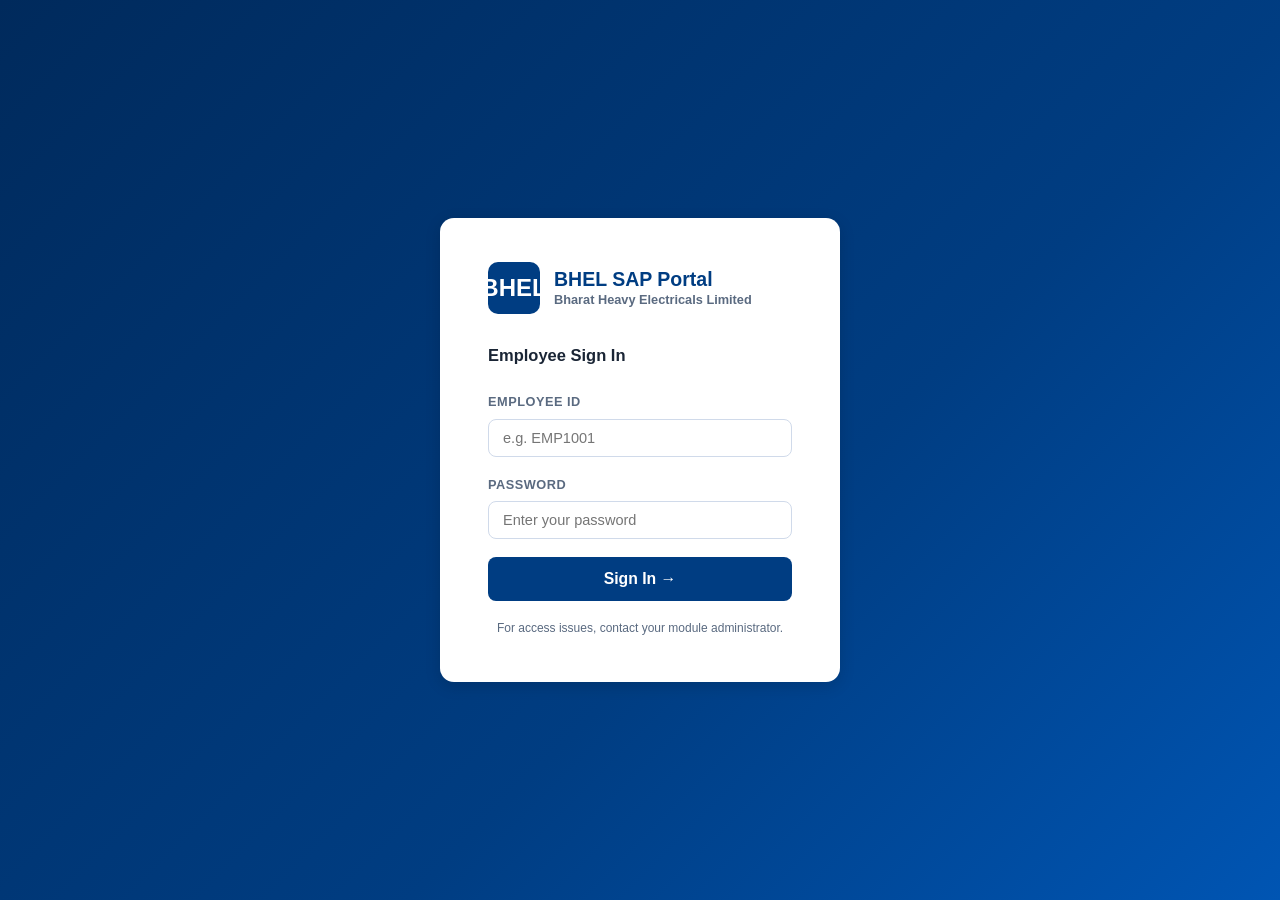
==== frontend/index.html @ 16ae117f "Refactor: Restructure frontend, integrate common layout engine, fix backend database bug, add FAQ, a" ====
<!DOCTYPE html>
<html lang="en">
<head>
  <meta charset="UTF-8">
  <meta name="viewport" content="width=device-width, initial-scale=1.0">
  <title>BHEL SAP Portal — Login</title>
  <link rel="stylesheet" href="css/style.css">
</head>
<body>
<div class="login-page">
  <div class="login-card">
    <div class="logo">
      <div class="logo-icon">BHEL</div>
      <h1>BHEL SAP Portal
        <span>Bharat Heavy Electricals Limited</span>
      </h1>
    </div>
    <h2>Employee Sign In</h2>
    <div class="form-group">
      <label for="emp">Employee ID</label>
      <input type="text" id="emp" placeholder="e.g. EMP1001" autocomplete="username">
    </div>
    <div class="form-group">
      <label for="pwd">Password</label>
      <input type="password" id="pwd" placeholder="Enter your password" autocomplete="current-password">
    </div>
    <button class="btn btn-primary btn-full btn-lg" onclick="login()">Sign In →</button>
    <p class="error-msg" id="err-msg">Invalid Employee ID or Password.</p>
    <p style="margin-top:18px;font-size:.8rem;color:var(--text-light);text-align:center;">
      For access issues, contact your module administrator.
    </p>
  </div>
</div>

<script>
const API = "http://127.0.0.1:5000";

async function login() {
  const employee_id = document.getElementById("emp").value.trim();
  const password    = document.getElementById("pwd").value;
  const errEl       = document.getElementById("err-msg");
  errEl.classList.remove("visible");

  if (!employee_id || !password) {
    errEl.textContent = "Please enter both Employee ID and Password.";
    errEl.classList.add("visible");
    return;
  }

  try {
    const res  = await fetch(`${API}/login`, {
      method: "POST",
      headers: { "Content-Type": "application/json" },
      body: JSON.stringify({ employee_id, password }),
    });
    const data = await res.json();

    if (data.status === "success") {
      sessionStorage.setItem("bhel_user", JSON.stringify(data));

      window.location.href = "pages/dashboard.html";
    } else {
      errEl.textContent = data.message || "Invalid credentials.";
      errEl.classList.add("visible");
    }
  } catch {
    errEl.textContent = "Cannot connect to server. Please try again.";
    errEl.classList.add("visible");
  }
}

// Allow Enter key
document.addEventListener("DOMContentLoaded", () => {
  document.getElementById("pwd").addEventListener("keydown", e => {
    if (e.key === "Enter") login();
  });
});
</script>
</body>
</html>
---- frontend/css/style.css ----
/* ============================================================
   BHEL SAP Portal — Global Stylesheet
   ============================================================ */

:root {
  --primary:       #003d82;   /* BHEL deep blue */
  --primary-light: #0055b3;
  --primary-dark:  #002a5c;
  --accent:        #f5a623;   /* BHEL gold */
  --accent-dark:   #d4891a;
  --danger:        #e53935;
  --success:       #2e7d32;
  --warning:       #f57c00;
  --info:          #0277bd;

  --bg:            #f0f4f9;
  --sidebar-bg:    #002a5c;
  --card-bg:       #ffffff;
  --border:        #d0daea;
  --text:          #1a2535;
  --text-light:    #5a6a80;
  --text-white:    #ffffff;

  --sidebar-w:     240px;
  --header-h:      60px;
  --radius:        8px;
  --shadow:        0 2px 8px rgba(0,0,0,.10);
  --shadow-md:     0 4px 16px rgba(0,0,0,.14);

  --font:          'Segoe UI', 'Roboto', Arial, sans-serif;
}

/* Reset */
*, *::before, *::after { box-sizing: border-box; margin: 0; padding: 0; }
html { font-size: 15px; }
body {
  font-family: var(--font);
  background: var(--bg);
  color: var(--text);
  line-height: 1.6;
}
a { color: var(--primary); text-decoration: none; }
a:hover { text-decoration: underline; }
ul { list-style: none; }
button { cursor: pointer; font-family: var(--font); }
input, select, textarea {
  font-family: var(--font);
  font-size: .95rem;
}
img { max-width: 100%; }

/* ── Login Page ─────────────────────────────────────────────── */
.login-page {
  min-height: 100vh;
  display: flex;
  align-items: center;
  justify-content: center;
  background: linear-gradient(135deg, var(--primary-dark) 0%, var(--primary) 60%, var(--primary-light) 100%);
}
.login-card {
  background: var(--card-bg);
  border-radius: 14px;
  box-shadow: var(--shadow-md);
  padding: 44px 48px;
  width: 400px;
  max-width: 95vw;
}
.login-card .logo {
  display: flex;
  align-items: center;
  gap: 14px;
  margin-bottom: 28px;
}
.login-card .logo-icon {
  width: 52px; height: 52px;
  background: var(--primary);
  border-radius: 10px;
  display: flex; align-items: center; justify-content: center;
  color: #fff; font-size: 1.6rem; font-weight: 700;
}
.login-card h1 {
  font-size: 1.3rem;
  color: var(--primary);
  line-height: 1.2;
}
.login-card h1 span { font-size: .85rem; color: var(--text-light); display: block; }
.login-card h2 { font-size: 1.1rem; color: var(--text); margin-bottom: 24px; }
.form-group { margin-bottom: 18px; }
.form-group label {
  display: block;
  font-size: .85rem;
  font-weight: 600;
  color: var(--text-light);
  margin-bottom: 6px;
  text-transform: uppercase;
  letter-spacing: .04em;
}
.form-group input, .form-group select, .form-group textarea {
  width: 100%;
  padding: 10px 14px;
  border: 1.5px solid var(--border);
  border-radius: var(--radius);
  font-size: .97rem;
  transition: border-color .2s;
  background: #fff;
  color: var(--text);
}
.form-group input:focus, .form-group select:focus, .form-group textarea:focus {
  outline: none;
  border-color: var(--primary);
}
.form-group textarea { resize: vertical; min-height: 80px; }
.btn {
  display: inline-flex; align-items: center; gap: 7px;
  padding: 10px 20px;
  border-radius: var(--radius);
  font-size: .95rem; font-weight: 600;
  border: none;
  transition: background .15s, transform .1s, box-shadow .15s;
}
.btn:active { transform: translateY(1px); }
.btn-primary {
  background: var(--primary);
  color: #fff;
}
.btn-primary:hover { background: var(--primary-light); }
.btn-accent {
  background: var(--accent);
  color: #fff;
}
.btn-accent:hover { background: var(--accent-dark); }
.btn-danger  { background: var(--danger);  color: #fff; }
.btn-danger:hover { background: #c62828; }
.btn-success { background: var(--success); color: #fff; }
.btn-success:hover { background: #1b5e20; }
.btn-outline {
  background: transparent;
  border: 1.5px solid var(--primary);
  color: var(--primary);
}
.btn-outline:hover { background: var(--primary); color: #fff; }
.btn-sm { padding: 6px 12px; font-size: .85rem; }
.btn-lg { padding: 13px 28px; font-size: 1.05rem; }
.btn-full { width: 100%; justify-content: center; }
.btn-icon { padding: 7px 10px; }
.error-msg {
  color: var(--danger);
  font-size: .88rem;
  margin-top: 10px;
  display: none;
}
.error-msg.visible { display: block; }

/* ── Dashboard Layout ───────────────────────────────────────── */
.layout {
  display: flex;
  min-height: 100vh;
}

/* Sidebar */
.sidebar {
  width: var(--sidebar-w);
  background: var(--sidebar-bg);
  display: flex;
  flex-direction: column;
  position: fixed;
  top: 0; left: 0; bottom: 0;
  z-index: 100;
  transition: transform .25s;
}
.sidebar-header {
  padding: 18px 16px 16px;
  border-bottom: 1px solid rgba(255,255,255,.1);
}
.sidebar-header .brand {
  display: flex; align-items: center; gap: 10px;
  color: #fff;
}
.sidebar-header .brand-icon {
  width: 36px; height: 36px;
  background: var(--accent);
  border-radius: 8px;
  display: flex; align-items: center; justify-content: center;
  font-weight: 700; font-size: 1rem; color: #fff;
}
.sidebar-header .brand-name {
  font-size: 1rem;
  font-weight: 700;
  line-height: 1.1;
}
.sidebar-header .brand-sub {
  font-size: .72rem;
  opacity: .65;
  display: block;
}
.sidebar-user {
  padding: 12px 16px;
  border-bottom: 1px solid rgba(255,255,255,.1);
}
.sidebar-user .user-name {
  color: #fff;
  font-size: .9rem;
  font-weight: 600;
  white-space: nowrap;
  overflow: hidden;
  text-overflow: ellipsis;
}
.sidebar-user .user-role {
  font-size: .74rem;
  color: var(--accent);
  text-transform: uppercase;
  letter-spacing: .05em;
}
.sidebar-user .user-dept {
  font-size: .74rem;
  color: rgba(255,255,255,.5);
}
.sidebar-nav { flex: 1; overflow-y: auto; padding: 10px 0; }
.sidebar-nav .nav-section {
  padding: 8px 14px 4px;
  font-size: .68rem;
  text-transform: uppercase;
  letter-spacing: .1em;
  color: rgba(255,255,255,.35);
}
.sidebar-nav .nav-item {
  display: flex; align-items: center; gap: 11px;
  padding: 10px 16px;
  color: rgba(255,255,255,.75);
  cursor: pointer;
  border-left: 3px solid transparent;
  transition: background .15s, color .15s, border-color .15s;
  font-size: .93rem;
}
.sidebar-nav .nav-item .nav-icon { font-size: 1.1rem; width: 22px; text-align: center; }
.sidebar-nav .nav-item:hover {
  background: rgba(255,255,255,.07);
  color: #fff;
}
.sidebar-nav .nav-item.active {
  background: rgba(255,255,255,.12);
  color: #fff;
  border-left-color: var(--accent);
}
.sidebar-nav .nav-item .badge {
  margin-left: auto;
  background: var(--danger);
  color: #fff;
  font-size: .7rem;
  padding: 1px 7px;
  border-radius: 10px;
  font-weight: 700;
}
.sidebar-footer {
  padding: 12px 16px;
  border-top: 1px solid rgba(255,255,255,.1);
}
.sidebar-footer .nav-item { border-radius: var(--radius); border-left: none; }

/* Main content */
.main {
  margin-left: var(--sidebar-w);
  flex: 1;
  display: flex;
  flex-direction: column;
  min-width: 0;
}
.topbar {
  height: var(--header-h);
  background: var(--card-bg);
  border-bottom: 1px solid var(--border);
  display: flex;
  align-items: center;
  padding: 0 24px;
  gap: 16px;
  position: sticky; top: 0; z-index: 50;
  box-shadow: 0 1px 4px rgba(0,0,0,.06);
}
.topbar-title {
  font-size: 1.1rem;
  font-weight: 700;
  color: var(--primary);
  flex: 1;
}
.topbar-module {
  font-size: .8rem;
  font-weight: 700;
  background: var(--primary);
  color: #fff;
  padding: 3px 10px;
  border-radius: 20px;
  letter-spacing: .04em;
}
.topbar-actions { display: flex; align-items: center; gap: 10px; }
.icon-btn {
  width: 36px; height: 36px;
  border-radius: 50%;
  border: none;
  background: var(--bg);
  display: flex; align-items: center; justify-content: center;
  font-size: 1rem;
  color: var(--text-light);
  position: relative;
  transition: background .15s;
}
.icon-btn:hover { background: var(--border); }
.icon-btn .notif-dot {
  position: absolute; top: 4px; right: 4px;
  width: 9px; height: 9px;
  background: var(--danger);
  border-radius: 50%;
  border: 2px solid #fff;
}
.content { padding: 28px 28px 40px; flex: 1; }

/* ── Cards / Sections ───────────────────────────────────────── */
.card {
  background: var(--card-bg);
  border-radius: var(--radius);
  box-shadow: var(--shadow);
  padding: 22px;
  margin-bottom: 24px;
}
.card-header {
  display: flex; align-items: center; justify-content: space-between;
  margin-bottom: 18px;
}
.card-title {
  font-size: 1rem;
  font-weight: 700;
  color: var(--primary);
}
.section-title {
  font-size: 1.1rem;
  font-weight: 700;
  color: var(--primary-dark);
  margin-bottom: 16px;
  padding-bottom: 8px;
  border-bottom: 2px solid var(--border);
}

/* ── Stat Cards ─────────────────────────────────────────────── */
.stats-grid {
  display: grid;
  grid-template-columns: repeat(auto-fit, minmax(160px, 1fr));
  gap: 16px;
  margin-bottom: 24px;
}
.stat-card {
  background: var(--card-bg);
  border-radius: var(--radius);
  padding: 18px 20px;
  box-shadow: var(--shadow);
  display: flex;
  flex-direction: column;
  gap: 4px;
  border-left: 4px solid var(--primary);
}
.stat-card.accent  { border-left-color: var(--accent); }
.stat-card.success { border-left-color: var(--success); }
.stat-card.danger  { border-left-color: var(--danger); }
.stat-card.info    { border-left-color: var(--info); }
.stat-card.warning { border-left-color: var(--warning); }
.stat-value {
  font-size: 2rem;
  font-weight: 800;
  color: var(--primary-dark);
  line-height: 1;
}
.stat-label {
  font-size: .8rem;
  color: var(--text-light);
  text-transform: uppercase;
  letter-spacing: .04em;
}
.stat-icon {
  font-size: 1.6rem;
  margin-bottom: 4px;
}

/* ── Tables ─────────────────────────────────────────────────── */
.table-wrap { overflow-x: auto; }
table {
  width: 100%;
  border-collapse: collapse;
  font-size: .9rem;
}
thead th {
  background: var(--bg);
  color: var(--text-light);
  font-size: .75rem;
  text-transform: uppercase;
  letter-spacing: .05em;
  padding: 10px 14px;
  text-align: left;
  border-bottom: 2px solid var(--border);
}
tbody td {
  padding: 12px 14px;
  border-bottom: 1px solid var(--border);
  vertical-align: middle;
}
tbody tr:last-child td { border-bottom: none; }
tbody tr:hover { background: #f5f8ff; }

/* ── Badges / Pills ─────────────────────────────────────────── */
.badge {
  display: inline-block;
  padding: 2px 9px;
  border-radius: 12px;
  font-size: .75rem;
  font-weight: 700;
  text-transform: uppercase;
  letter-spacing: .03em;
}
.badge-primary { background: #e3ecff; color: var(--primary); }
.badge-success { background: #e8f5e9; color: var(--success); }
.badge-danger  { background: #ffebee; color: var(--danger);  }
.badge-warning { background: #fff3e0; color: var(--warning); }
.badge-info    { background: #e1f5fe; color: var(--info);    }
.badge-gray    { background: #eceff1; color: #546e7a;        }

/* ── Search / Filter Bar ────────────────────────────────────── */
.filter-bar {
  display: flex;
  align-items: center;
  gap: 10px;
  margin-bottom: 20px;
  flex-wrap: wrap;
}
.search-input {
  flex: 1;
  min-width: 200px;
  padding: 9px 14px;
  border: 1.5px solid var(--border);
  border-radius: var(--radius);
  font-size: .93rem;
}
.search-input:focus { outline: none; border-color: var(--primary); }
.filter-bar select {
  padding: 9px 14px;
  border: 1.5px solid var(--border);
  border-radius: var(--radius);
  background: #fff;
  font-size: .93rem;
}
.filter-bar select:focus { outline: none; border-color: var(--primary); }

/* ── Library Cards ──────────────────────────────────────────── */
.lib-grid {
  display: grid;
  grid-template-columns: repeat(auto-fill, minmax(280px, 1fr));
  gap: 18px;
}
.lib-card {
  background: var(--card-bg);
  border-radius: var(--radius);
  box-shadow: var(--shadow);
  padding: 18px;
  border-top: 4px solid var(--primary);
  transition: box-shadow .15s;
}
.lib-card:hover { box-shadow: var(--shadow-md); }
.lib-card.type-manual   { border-top-color: var(--info); }
.lib-card.type-video    { border-top-color: var(--accent); }
.lib-card.type-txn      { border-top-color: var(--success); }
.lib-card-header {
  display: flex; align-items: flex-start; justify-content: space-between;
  gap: 10px; margin-bottom: 10px;
}
.lib-card-icon { font-size: 1.7rem; }
.lib-card-title { font-size: .97rem; font-weight: 700; color: var(--text); }
.lib-card-meta  { font-size: .78rem; color: var(--text-light); margin-top: 2px; }
.lib-card-desc  { font-size: .85rem; color: var(--text-light); margin: 8px 0; }
.lib-card-footer {
  display: flex; align-items: center; gap: 8px;
  margin-top: 12px; flex-wrap: wrap;
}
.txn-code {
  font-family: 'Courier New', monospace;
  font-weight: 700;
  font-size: 1.1rem;
  color: var(--success);
  background: #e8f5e9;
  padding: 2px 10px;
  border-radius: 6px;
  letter-spacing: .06em;
}

/* ── Query / FAQ Items ──────────────────────────────────────── */
.query-list { display: flex; flex-direction: column; gap: 14px; }
.query-item {
  background: var(--card-bg);
  border-radius: var(--radius);
  box-shadow: var(--shadow);
  padding: 16px 20px;
  border-left: 4px solid var(--primary);
  cursor: pointer;
  transition: box-shadow .15s;
}
.query-item:hover { box-shadow: var(--shadow-md); }
.query-item.status-open     { border-left-color: var(--accent); }
.query-item.status-answered { border-left-color: var(--success); }
.query-item.status-closed   { border-left-color: #90a4ae; }
.query-item-header {
  display: flex; align-items: center; gap: 10px;
  margin-bottom: 6px; flex-wrap: wrap;
}
.query-title { font-size: .97rem; font-weight: 700; flex: 1; }
.query-meta  { font-size: .78rem; color: var(--text-light); }
.query-meta span { margin-right: 10px; }
.query-body-preview {
  font-size: .87rem;
  color: var(--text-light);
  display: -webkit-box;
  display: -webkit-box;
  -webkit-box-orient: vertical;
  -webkit-line-clamp: 3;
  overflow: hidden;

/* optional standard fallback */
  line-clamp: 3;
  -webkit-box-orient: vertical;
  overflow: hidden;
}
.faq-list { display: flex; flex-direction: column; gap: 12px; }
.faq-item {
  background: var(--card-bg);
  border-radius: var(--radius);
  box-shadow: var(--shadow);
  overflow: hidden;
}
.faq-question {
  padding: 14px 18px;
  font-weight: 600;
  cursor: pointer;
  display: flex;
  align-items: center;
  justify-content: space-between;
  gap: 10px;
  user-select: none;
}
.faq-question:hover { background: #f0f4f9; }
.faq-answer {
  padding: 0 18px;
  max-height: 0;
  overflow: hidden;
  transition: max-height .3s ease, padding .3s;
  font-size: .9rem;
  color: var(--text-light);
  line-height: 1.7;
  border-top: 0px solid var(--border);
}
.faq-item.open .faq-answer {
  max-height: 400px;
  padding: 14px 18px;
  border-top: 1px solid var(--border);
}
.faq-item.open .faq-arrow { transform: rotate(180deg); }
.faq-arrow { transition: transform .25s; color: var(--text-light); }

/* ── Modal ──────────────────────────────────────────────────── */
.modal-overlay {
  position: fixed; inset: 0;
  background: rgba(0,0,0,.45);
  display: flex; align-items: center; justify-content: center;
  z-index: 1000;
  opacity: 0; pointer-events: none;
  transition: opacity .2s;
}
.modal-overlay.open { opacity: 1; pointer-events: all; }
.modal {
  background: var(--card-bg);
  border-radius: 12px;
  box-shadow: var(--shadow-md);
  padding: 28px 30px;
  width: 540px;
  max-width: 95vw;
  max-height: 90vh;
  overflow-y: auto;
  transform: translateY(-16px);
  transition: transform .2s;
}
.modal-overlay.open .modal { transform: translateY(0); }
.modal-header {
  display: flex; align-items: center; justify-content: space-between;
  margin-bottom: 22px;
}
.modal-title { font-size: 1.1rem; font-weight: 700; color: var(--primary); }
.modal-close {
  width: 32px; height: 32px;
  border-radius: 50%;
  border: none; background: var(--bg);
  display: flex; align-items: center; justify-content: center;
  font-size: 1.1rem; color: var(--text-light);
}
.modal-close:hover { background: var(--border); }
.modal-footer {
  display: flex; gap: 10px; justify-content: flex-end;
  margin-top: 20px; padding-top: 16px;
  border-top: 1px solid var(--border);
}

/* ── Comment Thread ─────────────────────────────────────────── */
.comment-thread { display: flex; flex-direction: column; gap: 12px; margin-top: 18px; }
.comment {
  background: var(--bg);
  border-radius: var(--radius);
  padding: 12px 16px;
  font-size: .9rem;
}
.comment.admin-reply {
  background: #e8f5e9;
  border-left: 4px solid var(--success);
}
.comment.pending { opacity: .7; border-left: 4px solid var(--accent); }
.comment-header {
  display: flex; align-items: center; gap: 8px;
  margin-bottom: 6px; flex-wrap: wrap;
}
.comment-author { font-weight: 700; font-size: .88rem; }
.comment-date   { font-size: .78rem; color: var(--text-light); margin-left: auto; }

/* ── Notification List ──────────────────────────────────────── */
.notif-list { display: flex; flex-direction: column; gap: 10px; }
.notif-item {
  background: var(--card-bg);
  border-radius: var(--radius);
  padding: 12px 16px;
  box-shadow: var(--shadow);
  display: flex; align-items: flex-start; gap: 12px;
  border-left: 4px solid var(--primary);
}
.notif-item.unread { border-left-color: var(--accent); background: #fffef5; }
.notif-icon { font-size: 1.3rem; flex-shrink: 0; }
.notif-title { font-weight: 700; font-size: .9rem; }
.notif-body  { font-size: .82rem; color: var(--text-light); margin-top: 2px; }
.notif-date  { font-size: .75rem; color: var(--text-light); margin-top: 4px; }

/* ── Quick Links ─────────────────────────────────────────────── */
.quick-links { display: flex; flex-wrap: wrap; gap: 10px; }
.quick-link {
  display: flex; align-items: center; gap: 8px;
  padding: 9px 16px;
  background: var(--bg);
  border-radius: 20px;
  font-size: .88rem;
  font-weight: 600;
  color: var(--primary);
  border: 1.5px solid var(--border);
  transition: background .15s, border-color .15s;
}
.quick-link:hover {
  background: var(--primary);
  color: #fff;
  border-color: var(--primary);
  text-decoration: none;
}
.quick-link .ql-code {
  font-family: monospace;
  font-weight: 700;
  background: rgba(0,61,130,.12);
  padding: 1px 6px;
  border-radius: 4px;
  font-size: .82rem;
}
.quick-link:hover .ql-code { background: rgba(255,255,255,.2); }

/* ── Profile ─────────────────────────────────────────────────── */
.profile-avatar {
  width: 80px; height: 80px;
  border-radius: 50%;
  background: var(--primary);
  display: flex; align-items: center; justify-content: center;
  font-size: 2.2rem;
  font-weight: 700;
  color: #fff;
  margin-bottom: 14px;
}
.profile-grid {
  display: grid;
  grid-template-columns: 1fr 1fr;
  gap: 16px;
}

/* ── Dashboard two-col ───────────────────────────────────────── */
.dash-grid {
  display: grid;
  grid-template-columns: 1fr 1fr;
  gap: 20px;
}
@media (max-width: 900px) {
  .dash-grid { grid-template-columns: 1fr; }
  .profile-grid { grid-template-columns: 1fr; }
}
@media (max-width: 768px) {
  .sidebar { transform: translateX(-100%); }
  .sidebar.open { transform: translateX(0); }
  .main { margin-left: 0; }
  .stats-grid { grid-template-columns: 1fr 1fr; }
  .lib-grid { grid-template-columns: 1fr; }
}

/* ── Utility ─────────────────────────────────────────────────── */
.mt-0  { margin-top:  0;   }
.mt-8  { margin-top:  8px; }
.mt-16 { margin-top: 16px; }
.mt-24 { margin-top: 24px; }
.mb-16 { margin-bottom: 16px; }
.mb-24 { margin-bottom: 24px; }
.flex  { display: flex; }
.flex-center { display: flex; align-items: center; }
.flex-between { display: flex; align-items: center; justify-content: space-between; }
.gap-8  { gap: 8px; }
.gap-12 { gap: 12px; }
.text-muted  { color: var(--text-light); }
.text-small  { font-size: .82rem; }
.text-center { text-align: center; }
.font-bold   { font-weight: 700; }
.w-full      { width: 100%; }
.spinner {
  width: 36px; height: 36px;
  border: 4px solid var(--border);
  border-top-color: var(--primary);
  border-radius: 50%;
  animation: spin .7s linear infinite;
  margin: 40px auto;
}
@keyframes spin { to { transform: rotate(360deg); } }
.empty-state {
  text-align: center;
  padding: 48px 24px;
  color: var(--text-light);
}
.empty-state .empty-icon { font-size: 3rem; margin-bottom: 12px; }
.empty-state p { font-size: .95rem; }

/* Toast */
#toast-container {
  position: fixed;
  bottom: 24px; right: 24px;
  z-index: 9999;
  display: flex; flex-direction: column; gap: 10px;
}
.toast {
  background: var(--primary-dark);
  color: #fff;
  padding: 12px 20px;
  border-radius: var(--radius);
  box-shadow: var(--shadow-md);
  font-size: .9rem;
  max-width: 320px;
  animation: slideIn .25s ease;
}
.toast.success { background: var(--success); }
.toast.error   { background: var(--danger); }
.toast.warning { background: var(--warning); }
@keyframes slideIn { from { transform: translateX(60px); opacity: 0; } to { transform: translateX(0); opacity: 1; } }

/* Tabs (inside pages) */
.tab-bar {
  display: flex; gap: 4px;
  border-bottom: 2px solid var(--border);
  margin-bottom: 20px;
  flex-wrap: wrap;
}
.tab-btn {
  padding: 8px 18px;
  font-size: .9rem; font-weight: 600;
  background: none;
  border: none;
  border-bottom: 3px solid transparent;
  margin-bottom: -2px;
  color: var(--text-light);
  transition: color .15s, border-color .15s;
}
.tab-btn.active { color: var(--primary); border-bottom-color: var(--primary); }
.tab-btn:hover { color: var(--primary); }
.tab-pane { display: none; }
.tab-pane.active { display: block; }

/* Audit log */
.audit-row td:first-child { font-family: monospace; font-size: .8rem; }
.action-pill {
  display: inline-block;
  padding: 2px 8px;
  border-radius: 4px;
  font-size: .73rem;
  font-weight: 700;
  background: #e3ecff;
  color: var(--primary);
}
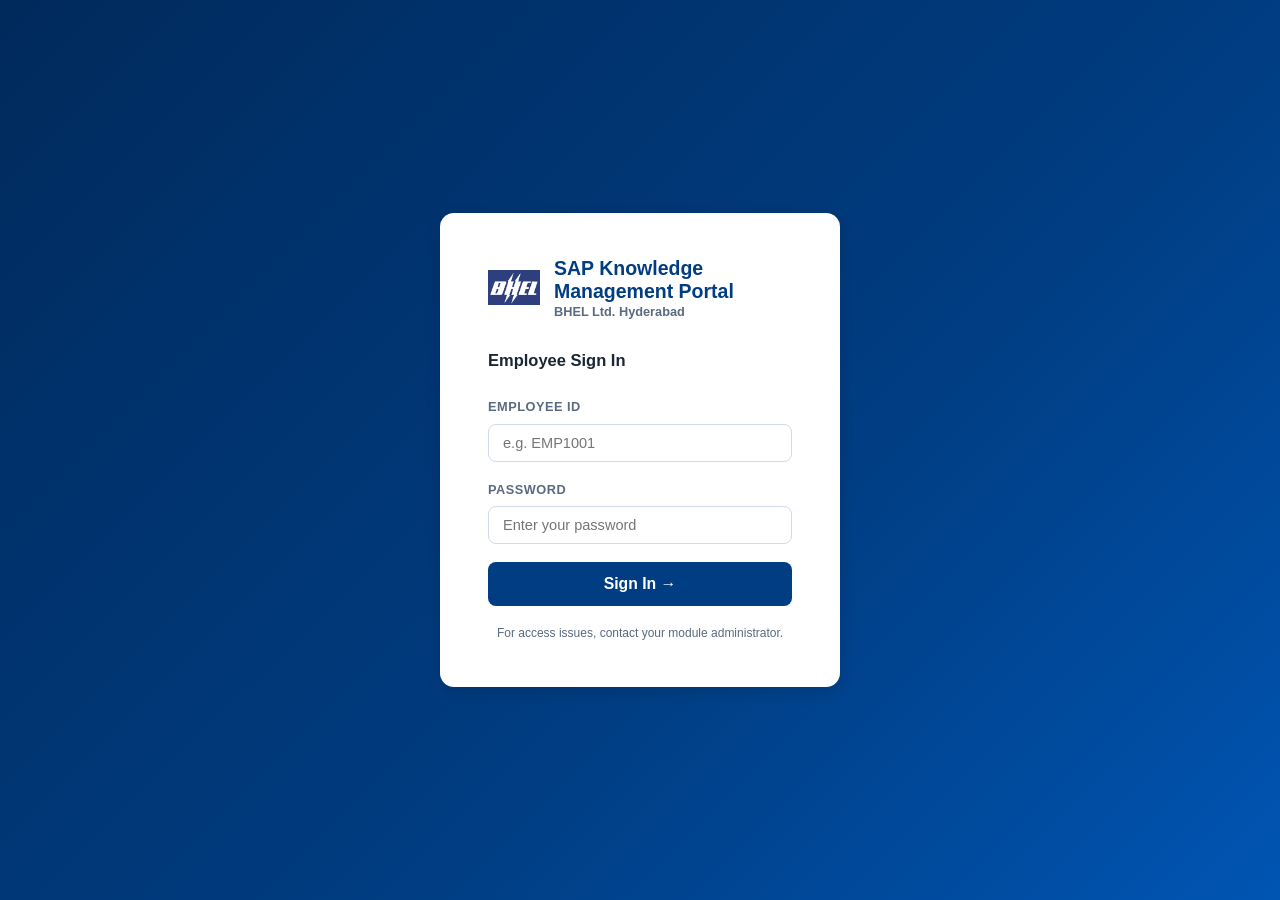
==== commit 075b00d2: "Implement supervisor enhancements: global search, collapsible dashboard FAQs, dual uploads (PDF/vide" ====
--- a/frontend/index.html
+++ b/frontend/index.html
@@ -9,10 +9,10 @@
 <body>
 <div class="login-page">
   <div class="login-card">
-    <div class="logo">
-      <div class="logo-icon">BHEL</div>
-      <h1>BHEL SAP Portal
-        <span>Bharat Heavy Electricals Limited</span>
+    <div class="logo" style="display: flex; align-items: center; gap: 14px; margin-bottom: 28px;">
+      <img src="css/images/bhel_logo_official.png" alt="BHEL Logo" style="height: 52px; width: 52px; border-radius: 6px; object-fit: contain;">
+      <h1 style="font-size: 1.3rem; color: var(--primary); line-height: 1.2;">SAP Knowledge Management Portal
+        <span style="font-size: .85rem; color: var(--text-light); display: block;">BHEL Ltd. Hyderabad</span>
       </h1>
     </div>
     <h2>Employee Sign In</h2>
--- a/frontend/css/style.css
+++ b/frontend/css/style.css
@@ -1,792 +1,815 @@
-/* ============================================================
-   BHEL SAP Portal — Global Stylesheet
-   ============================================================ */
-
-:root {
-  --primary:       #003d82;   /* BHEL deep blue */
-  --primary-light: #0055b3;
-  --primary-dark:  #002a5c;
-  --accent:        #f5a623;   /* BHEL gold */
-  --accent-dark:   #d4891a;
-  --danger:        #e53935;
-  --success:       #2e7d32;
-  --warning:       #f57c00;
-  --info:          #0277bd;
-
-  --bg:            #f0f4f9;
-  --sidebar-bg:    #002a5c;
-  --card-bg:       #ffffff;
-  --border:        #d0daea;
-  --text:          #1a2535;
-  --text-light:    #5a6a80;
-  --text-white:    #ffffff;
-
-  --sidebar-w:     240px;
-  --header-h:      60px;
-  --radius:        8px;
-  --shadow:        0 2px 8px rgba(0,0,0,.10);
-  --shadow-md:     0 4px 16px rgba(0,0,0,.14);
-
-  --font:          'Segoe UI', 'Roboto', Arial, sans-serif;
-}
-
-/* Reset */
-*, *::before, *::after { box-sizing: border-box; margin: 0; padding: 0; }
-html { font-size: 15px; }
-body {
-  font-family: var(--font);
-  background: var(--bg);
-  color: var(--text);
-  line-height: 1.6;
-}
-a { color: var(--primary); text-decoration: none; }
-a:hover { text-decoration: underline; }
-ul { list-style: none; }
-button { cursor: pointer; font-family: var(--font); }
-input, select, textarea {
-  font-family: var(--font);
-  font-size: .95rem;
-}
-img { max-width: 100%; }
-
-/* ── Login Page ─────────────────────────────────────────────── */
-.login-page {
-  min-height: 100vh;
-  display: flex;
-  align-items: center;
-  justify-content: center;
-  background: linear-gradient(135deg, var(--primary-dark) 0%, var(--primary) 60%, var(--primary-light) 100%);
-}
-.login-card {
-  background: var(--card-bg);
-  border-radius: 14px;
-  box-shadow: var(--shadow-md);
-  padding: 44px 48px;
-  width: 400px;
-  max-width: 95vw;
-}
-.login-card .logo {
-  display: flex;
-  align-items: center;
-  gap: 14px;
-  margin-bottom: 28px;
-}
-.login-card .logo-icon {
-  width: 52px; height: 52px;
-  background: var(--primary);
-  border-radius: 10px;
-  display: flex; align-items: center; justify-content: center;
-  color: #fff; font-size: 1.6rem; font-weight: 700;
-}
-.login-card h1 {
-  font-size: 1.3rem;
-  color: var(--primary);
-  line-height: 1.2;
-}
-.login-card h1 span { font-size: .85rem; color: var(--text-light); display: block; }
-.login-card h2 { font-size: 1.1rem; color: var(--text); margin-bottom: 24px; }
-.form-group { margin-bottom: 18px; }
-.form-group label {
-  display: block;
-  font-size: .85rem;
-  font-weight: 600;
-  color: var(--text-light);
-  margin-bottom: 6px;
-  text-transform: uppercase;
-  letter-spacing: .04em;
-}
-.form-group input, .form-group select, .form-group textarea {
-  width: 100%;
-  padding: 10px 14px;
-  border: 1.5px solid var(--border);
-  border-radius: var(--radius);
-  font-size: .97rem;
-  transition: border-color .2s;
-  background: #fff;
-  color: var(--text);
-}
-.form-group input:focus, .form-group select:focus, .form-group textarea:focus {
-  outline: none;
-  border-color: var(--primary);
-}
-.form-group textarea { resize: vertical; min-height: 80px; }
-.btn {
-  display: inline-flex; align-items: center; gap: 7px;
-  padding: 10px 20px;
-  border-radius: var(--radius);
-  font-size: .95rem; font-weight: 600;
-  border: none;
-  transition: background .15s, transform .1s, box-shadow .15s;
-}
-.btn:active { transform: translateY(1px); }
-.btn-primary {
-  background: var(--primary);
-  color: #fff;
-}
-.btn-primary:hover { background: var(--primary-light); }
-.btn-accent {
-  background: var(--accent);
-  color: #fff;
-}
-.btn-accent:hover { background: var(--accent-dark); }
-.btn-danger  { background: var(--danger);  color: #fff; }
-.btn-danger:hover { background: #c62828; }
-.btn-success { background: var(--success); color: #fff; }
-.btn-success:hover { background: #1b5e20; }
-.btn-outline {
-  background: transparent;
-  border: 1.5px solid var(--primary);
-  color: var(--primary);
-}
-.btn-outline:hover { background: var(--primary); color: #fff; }
-.btn-sm { padding: 6px 12px; font-size: .85rem; }
-.btn-lg { padding: 13px 28px; font-size: 1.05rem; }
-.btn-full { width: 100%; justify-content: center; }
-.btn-icon { padding: 7px 10px; }
-.error-msg {
-  color: var(--danger);
-  font-size: .88rem;
-  margin-top: 10px;
-  display: none;
-}
-.error-msg.visible { display: block; }
-
-/* ── Dashboard Layout ───────────────────────────────────────── */
-.layout {
-  display: flex;
-  min-height: 100vh;
-}
-
-/* Sidebar */
-.sidebar {
-  width: var(--sidebar-w);
-  background: var(--sidebar-bg);
-  display: flex;
-  flex-direction: column;
-  position: fixed;
-  top: 0; left: 0; bottom: 0;
-  z-index: 100;
-  transition: transform .25s;
-}
-.sidebar-header {
-  padding: 18px 16px 16px;
-  border-bottom: 1px solid rgba(255,255,255,.1);
-}
-.sidebar-header .brand {
-  display: flex; align-items: center; gap: 10px;
-  color: #fff;
-}
-.sidebar-header .brand-icon {
-  width: 36px; height: 36px;
-  background: var(--accent);
-  border-radius: 8px;
-  display: flex; align-items: center; justify-content: center;
-  font-weight: 700; font-size: 1rem; color: #fff;
-}
-.sidebar-header .brand-name {
-  font-size: 1rem;
-  font-weight: 700;
-  line-height: 1.1;
-}
-.sidebar-header .brand-sub {
-  font-size: .72rem;
-  opacity: .65;
-  display: block;
-}
-.sidebar-user {
-  padding: 12px 16px;
-  border-bottom: 1px solid rgba(255,255,255,.1);
-}
-.sidebar-user .user-name {
-  color: #fff;
-  font-size: .9rem;
-  font-weight: 600;
-  white-space: nowrap;
-  overflow: hidden;
-  text-overflow: ellipsis;
-}
-.sidebar-user .user-role {
-  font-size: .74rem;
-  color: var(--accent);
-  text-transform: uppercase;
-  letter-spacing: .05em;
-}
-.sidebar-user .user-dept {
-  font-size: .74rem;
-  color: rgba(255,255,255,.5);
-}
-.sidebar-nav { flex: 1; overflow-y: auto; padding: 10px 0; }
-.sidebar-nav .nav-section {
-  padding: 8px 14px 4px;
-  font-size: .68rem;
-  text-transform: uppercase;
-  letter-spacing: .1em;
-  color: rgba(255,255,255,.35);
-}
-.sidebar-nav .nav-item {
-  display: flex; align-items: center; gap: 11px;
-  padding: 10px 16px;
-  color: rgba(255,255,255,.75);
-  cursor: pointer;
-  border-left: 3px solid transparent;
-  transition: background .15s, color .15s, border-color .15s;
-  font-size: .93rem;
-}
-.sidebar-nav .nav-item .nav-icon { font-size: 1.1rem; width: 22px; text-align: center; }
-.sidebar-nav .nav-item:hover {
-  background: rgba(255,255,255,.07);
-  color: #fff;
-}
-.sidebar-nav .nav-item.active {
-  background: rgba(255,255,255,.12);
-  color: #fff;
-  border-left-color: var(--accent);
-}
-.sidebar-nav .nav-item .badge {
-  margin-left: auto;
-  background: var(--danger);
-  color: #fff;
-  font-size: .7rem;
-  padding: 1px 7px;
-  border-radius: 10px;
-  font-weight: 700;
-}
-.sidebar-footer {
-  padding: 12px 16px;
-  border-top: 1px solid rgba(255,255,255,.1);
-}
-.sidebar-footer .nav-item { border-radius: var(--radius); border-left: none; }
-
-/* Main content */
-.main {
-  margin-left: var(--sidebar-w);
-  flex: 1;
-  display: flex;
-  flex-direction: column;
-  min-width: 0;
-}
-.topbar {
-  height: var(--header-h);
-  background: var(--card-bg);
-  border-bottom: 1px solid var(--border);
-  display: flex;
-  align-items: center;
-  padding: 0 24px;
-  gap: 16px;
-  position: sticky; top: 0; z-index: 50;
-  box-shadow: 0 1px 4px rgba(0,0,0,.06);
-}
-.topbar-title {
-  font-size: 1.1rem;
-  font-weight: 700;
-  color: var(--primary);
-  flex: 1;
-}
-.topbar-module {
-  font-size: .8rem;
-  font-weight: 700;
-  background: var(--primary);
-  color: #fff;
-  padding: 3px 10px;
-  border-radius: 20px;
-  letter-spacing: .04em;
-}
-.topbar-actions { display: flex; align-items: center; gap: 10px; }
-.icon-btn {
-  width: 36px; height: 36px;
-  border-radius: 50%;
-  border: none;
-  background: var(--bg);
-  display: flex; align-items: center; justify-content: center;
-  font-size: 1rem;
-  color: var(--text-light);
-  position: relative;
-  transition: background .15s;
-}
-.icon-btn:hover { background: var(--border); }
-.icon-btn .notif-dot {
-  position: absolute; top: 4px; right: 4px;
-  width: 9px; height: 9px;
-  background: var(--danger);
-  border-radius: 50%;
-  border: 2px solid #fff;
-}
-.content { padding: 28px 28px 40px; flex: 1; }
-
-/* ── Cards / Sections ───────────────────────────────────────── */
-.card {
-  background: var(--card-bg);
-  border-radius: var(--radius);
-  box-shadow: var(--shadow);
-  padding: 22px;
-  margin-bottom: 24px;
-}
-.card-header {
-  display: flex; align-items: center; justify-content: space-between;
-  margin-bottom: 18px;
-}
-.card-title {
-  font-size: 1rem;
-  font-weight: 700;
-  color: var(--primary);
-}
-.section-title {
-  font-size: 1.1rem;
-  font-weight: 700;
-  color: var(--primary-dark);
-  margin-bottom: 16px;
-  padding-bottom: 8px;
-  border-bottom: 2px solid var(--border);
-}
-
-/* ── Stat Cards ─────────────────────────────────────────────── */
-.stats-grid {
-  display: grid;
-  grid-template-columns: repeat(auto-fit, minmax(160px, 1fr));
-  gap: 16px;
-  margin-bottom: 24px;
-}
-.stat-card {
-  background: var(--card-bg);
-  border-radius: var(--radius);
-  padding: 18px 20px;
-  box-shadow: var(--shadow);
-  display: flex;
-  flex-direction: column;
-  gap: 4px;
-  border-left: 4px solid var(--primary);
-}
-.stat-card.accent  { border-left-color: var(--accent); }
-.stat-card.success { border-left-color: var(--success); }
-.stat-card.danger  { border-left-color: var(--danger); }
-.stat-card.info    { border-left-color: var(--info); }
-.stat-card.warning { border-left-color: var(--warning); }
-.stat-value {
-  font-size: 2rem;
-  font-weight: 800;
-  color: var(--primary-dark);
-  line-height: 1;
-}
-.stat-label {
-  font-size: .8rem;
-  color: var(--text-light);
-  text-transform: uppercase;
-  letter-spacing: .04em;
-}
-.stat-icon {
-  font-size: 1.6rem;
-  margin-bottom: 4px;
-}
-
-/* ── Tables ─────────────────────────────────────────────────── */
-.table-wrap { overflow-x: auto; }
-table {
-  width: 100%;
-  border-collapse: collapse;
-  font-size: .9rem;
-}
-thead th {
-  background: var(--bg);
-  color: var(--text-light);
-  font-size: .75rem;
-  text-transform: uppercase;
-  letter-spacing: .05em;
-  padding: 10px 14px;
-  text-align: left;
-  border-bottom: 2px solid var(--border);
-}
-tbody td {
-  padding: 12px 14px;
-  border-bottom: 1px solid var(--border);
-  vertical-align: middle;
-}
-tbody tr:last-child td { border-bottom: none; }
-tbody tr:hover { background: #f5f8ff; }
-
-/* ── Badges / Pills ─────────────────────────────────────────── */
-.badge {
-  display: inline-block;
-  padding: 2px 9px;
-  border-radius: 12px;
-  font-size: .75rem;
-  font-weight: 700;
-  text-transform: uppercase;
-  letter-spacing: .03em;
-}
-.badge-primary { background: #e3ecff; color: var(--primary); }
-.badge-success { background: #e8f5e9; color: var(--success); }
-.badge-danger  { background: #ffebee; color: var(--danger);  }
-.badge-warning { background: #fff3e0; color: var(--warning); }
-.badge-info    { background: #e1f5fe; color: var(--info);    }
-.badge-gray    { background: #eceff1; color: #546e7a;        }
-
-/* ── Search / Filter Bar ────────────────────────────────────── */
-.filter-bar {
-  display: flex;
-  align-items: center;
-  gap: 10px;
-  margin-bottom: 20px;
-  flex-wrap: wrap;
-}
-.search-input {
-  flex: 1;
-  min-width: 200px;
-  padding: 9px 14px;
-  border: 1.5px solid var(--border);
-  border-radius: var(--radius);
-  font-size: .93rem;
-}
-.search-input:focus { outline: none; border-color: var(--primary); }
-.filter-bar select {
-  padding: 9px 14px;
-  border: 1.5px solid var(--border);
-  border-radius: var(--radius);
-  background: #fff;
-  font-size: .93rem;
-}
-.filter-bar select:focus { outline: none; border-color: var(--primary); }
-
-/* ── Library Cards ──────────────────────────────────────────── */
-.lib-grid {
-  display: grid;
-  grid-template-columns: repeat(auto-fill, minmax(280px, 1fr));
-  gap: 18px;
-}
-.lib-card {
-  background: var(--card-bg);
-  border-radius: var(--radius);
-  box-shadow: var(--shadow);
-  padding: 18px;
-  border-top: 4px solid var(--primary);
-  transition: box-shadow .15s;
-}
-.lib-card:hover { box-shadow: var(--shadow-md); }
-.lib-card.type-manual   { border-top-color: var(--info); }
-.lib-card.type-video    { border-top-color: var(--accent); }
-.lib-card.type-txn      { border-top-color: var(--success); }
-.lib-card-header {
-  display: flex; align-items: flex-start; justify-content: space-between;
-  gap: 10px; margin-bottom: 10px;
-}
-.lib-card-icon { font-size: 1.7rem; }
-.lib-card-title { font-size: .97rem; font-weight: 700; color: var(--text); }
-.lib-card-meta  { font-size: .78rem; color: var(--text-light); margin-top: 2px; }
-.lib-card-desc  { font-size: .85rem; color: var(--text-light); margin: 8px 0; }
-.lib-card-footer {
-  display: flex; align-items: center; gap: 8px;
-  margin-top: 12px; flex-wrap: wrap;
-}
-.txn-code {
-  font-family: 'Courier New', monospace;
-  font-weight: 700;
-  font-size: 1.1rem;
-  color: var(--success);
-  background: #e8f5e9;
-  padding: 2px 10px;
-  border-radius: 6px;
-  letter-spacing: .06em;
-}
-
-/* ── Query / FAQ Items ──────────────────────────────────────── */
-.query-list { display: flex; flex-direction: column; gap: 14px; }
-.query-item {
-  background: var(--card-bg);
-  border-radius: var(--radius);
-  box-shadow: var(--shadow);
-  padding: 16px 20px;
-  border-left: 4px solid var(--primary);
-  cursor: pointer;
-  transition: box-shadow .15s;
-}
-.query-item:hover { box-shadow: var(--shadow-md); }
-.query-item.status-open     { border-left-color: var(--accent); }
-.query-item.status-answered { border-left-color: var(--success); }
-.query-item.status-closed   { border-left-color: #90a4ae; }
-.query-item-header {
-  display: flex; align-items: center; gap: 10px;
-  margin-bottom: 6px; flex-wrap: wrap;
-}
-.query-title { font-size: .97rem; font-weight: 700; flex: 1; }
-.query-meta  { font-size: .78rem; color: var(--text-light); }
-.query-meta span { margin-right: 10px; }
-.query-body-preview {
-  font-size: .87rem;
-  color: var(--text-light);
-  display: -webkit-box;
-  display: -webkit-box;
-  -webkit-box-orient: vertical;
-  -webkit-line-clamp: 3;
-  overflow: hidden;
-
-/* optional standard fallback */
-  line-clamp: 3;
-  -webkit-box-orient: vertical;
-  overflow: hidden;
-}
-.faq-list { display: flex; flex-direction: column; gap: 12px; }
-.faq-item {
-  background: var(--card-bg);
-  border-radius: var(--radius);
-  box-shadow: var(--shadow);
-  overflow: hidden;
-}
-.faq-question {
-  padding: 14px 18px;
-  font-weight: 600;
-  cursor: pointer;
-  display: flex;
-  align-items: center;
-  justify-content: space-between;
-  gap: 10px;
-  user-select: none;
-}
-.faq-question:hover { background: #f0f4f9; }
-.faq-answer {
-  padding: 0 18px;
-  max-height: 0;
-  overflow: hidden;
-  transition: max-height .3s ease, padding .3s;
-  font-size: .9rem;
-  color: var(--text-light);
-  line-height: 1.7;
-  border-top: 0px solid var(--border);
-}
-.faq-item.open .faq-answer {
-  max-height: 400px;
-  padding: 14px 18px;
-  border-top: 1px solid var(--border);
-}
-.faq-item.open .faq-arrow { transform: rotate(180deg); }
-.faq-arrow { transition: transform .25s; color: var(--text-light); }
-
-/* ── Modal ──────────────────────────────────────────────────── */
-.modal-overlay {
-  position: fixed; inset: 0;
-  background: rgba(0,0,0,.45);
-  display: flex; align-items: center; justify-content: center;
-  z-index: 1000;
-  opacity: 0; pointer-events: none;
-  transition: opacity .2s;
-}
-.modal-overlay.open { opacity: 1; pointer-events: all; }
-.modal {
-  background: var(--card-bg);
-  border-radius: 12px;
-  box-shadow: var(--shadow-md);
-  padding: 28px 30px;
-  width: 540px;
-  max-width: 95vw;
-  max-height: 90vh;
-  overflow-y: auto;
-  transform: translateY(-16px);
-  transition: transform .2s;
-}
-.modal-overlay.open .modal { transform: translateY(0); }
-.modal-header {
-  display: flex; align-items: center; justify-content: space-between;
-  margin-bottom: 22px;
-}
-.modal-title { font-size: 1.1rem; font-weight: 700; color: var(--primary); }
-.modal-close {
-  width: 32px; height: 32px;
-  border-radius: 50%;
-  border: none; background: var(--bg);
-  display: flex; align-items: center; justify-content: center;
-  font-size: 1.1rem; color: var(--text-light);
-}
-.modal-close:hover { background: var(--border); }
-.modal-footer {
-  display: flex; gap: 10px; justify-content: flex-end;
-  margin-top: 20px; padding-top: 16px;
-  border-top: 1px solid var(--border);
-}
-
-/* ── Comment Thread ─────────────────────────────────────────── */
-.comment-thread { display: flex; flex-direction: column; gap: 12px; margin-top: 18px; }
-.comment {
-  background: var(--bg);
-  border-radius: var(--radius);
-  padding: 12px 16px;
-  font-size: .9rem;
-}
-.comment.admin-reply {
-  background: #e8f5e9;
-  border-left: 4px solid var(--success);
-}
-.comment.pending { opacity: .7; border-left: 4px solid var(--accent); }
-.comment-header {
-  display: flex; align-items: center; gap: 8px;
-  margin-bottom: 6px; flex-wrap: wrap;
-}
-.comment-author { font-weight: 700; font-size: .88rem; }
-.comment-date   { font-size: .78rem; color: var(--text-light); margin-left: auto; }
-
-/* ── Notification List ──────────────────────────────────────── */
-.notif-list { display: flex; flex-direction: column; gap: 10px; }
-.notif-item {
-  background: var(--card-bg);
-  border-radius: var(--radius);
-  padding: 12px 16px;
-  box-shadow: var(--shadow);
-  display: flex; align-items: flex-start; gap: 12px;
-  border-left: 4px solid var(--primary);
-}
-.notif-item.unread { border-left-color: var(--accent); background: #fffef5; }
-.notif-icon { font-size: 1.3rem; flex-shrink: 0; }
-.notif-title { font-weight: 700; font-size: .9rem; }
-.notif-body  { font-size: .82rem; color: var(--text-light); margin-top: 2px; }
-.notif-date  { font-size: .75rem; color: var(--text-light); margin-top: 4px; }
-
-/* ── Quick Links ─────────────────────────────────────────────── */
-.quick-links { display: flex; flex-wrap: wrap; gap: 10px; }
-.quick-link {
-  display: flex; align-items: center; gap: 8px;
-  padding: 9px 16px;
-  background: var(--bg);
-  border-radius: 20px;
-  font-size: .88rem;
-  font-weight: 600;
-  color: var(--primary);
-  border: 1.5px solid var(--border);
-  transition: background .15s, border-color .15s;
-}
-.quick-link:hover {
-  background: var(--primary);
-  color: #fff;
-  border-color: var(--primary);
-  text-decoration: none;
-}
-.quick-link .ql-code {
-  font-family: monospace;
-  font-weight: 700;
-  background: rgba(0,61,130,.12);
-  padding: 1px 6px;
-  border-radius: 4px;
-  font-size: .82rem;
-}
-.quick-link:hover .ql-code { background: rgba(255,255,255,.2); }
-
-/* ── Profile ─────────────────────────────────────────────────── */
-.profile-avatar {
-  width: 80px; height: 80px;
-  border-radius: 50%;
-  background: var(--primary);
-  display: flex; align-items: center; justify-content: center;
-  font-size: 2.2rem;
-  font-weight: 700;
-  color: #fff;
-  margin-bottom: 14px;
-}
-.profile-grid {
-  display: grid;
-  grid-template-columns: 1fr 1fr;
-  gap: 16px;
-}
-
-/* ── Dashboard two-col ───────────────────────────────────────── */
-.dash-grid {
-  display: grid;
-  grid-template-columns: 1fr 1fr;
-  gap: 20px;
-}
-@media (max-width: 900px) {
-  .dash-grid { grid-template-columns: 1fr; }
-  .profile-grid { grid-template-columns: 1fr; }
-}
-@media (max-width: 768px) {
-  .sidebar { transform: translateX(-100%); }
-  .sidebar.open { transform: translateX(0); }
-  .main { margin-left: 0; }
-  .stats-grid { grid-template-columns: 1fr 1fr; }
-  .lib-grid { grid-template-columns: 1fr; }
-}
-
-/* ── Utility ─────────────────────────────────────────────────── */
-.mt-0  { margin-top:  0;   }
-.mt-8  { margin-top:  8px; }
-.mt-16 { margin-top: 16px; }
-.mt-24 { margin-top: 24px; }
-.mb-16 { margin-bottom: 16px; }
-.mb-24 { margin-bottom: 24px; }
-.flex  { display: flex; }
-.flex-center { display: flex; align-items: center; }
-.flex-between { display: flex; align-items: center; justify-content: space-between; }
-.gap-8  { gap: 8px; }
-.gap-12 { gap: 12px; }
-.text-muted  { color: var(--text-light); }
-.text-small  { font-size: .82rem; }
-.text-center { text-align: center; }
-.font-bold   { font-weight: 700; }
-.w-full      { width: 100%; }
-.spinner {
-  width: 36px; height: 36px;
-  border: 4px solid var(--border);
-  border-top-color: var(--primary);
-  border-radius: 50%;
-  animation: spin .7s linear infinite;
-  margin: 40px auto;
-}
-@keyframes spin { to { transform: rotate(360deg); } }
-.empty-state {
-  text-align: center;
-  padding: 48px 24px;
-  color: var(--text-light);
-}
-.empty-state .empty-icon { font-size: 3rem; margin-bottom: 12px; }
-.empty-state p { font-size: .95rem; }
-
-/* Toast */
-#toast-container {
-  position: fixed;
-  bottom: 24px; right: 24px;
-  z-index: 9999;
-  display: flex; flex-direction: column; gap: 10px;
-}
-.toast {
-  background: var(--primary-dark);
-  color: #fff;
-  padding: 12px 20px;
-  border-radius: var(--radius);
-  box-shadow: var(--shadow-md);
-  font-size: .9rem;
-  max-width: 320px;
-  animation: slideIn .25s ease;
-}
-.toast.success { background: var(--success); }
-.toast.error   { background: var(--danger); }
-.toast.warning { background: var(--warning); }
-@keyframes slideIn { from { transform: translateX(60px); opacity: 0; } to { transform: translateX(0); opacity: 1; } }
-
-/* Tabs (inside pages) */
-.tab-bar {
-  display: flex; gap: 4px;
-  border-bottom: 2px solid var(--border);
-  margin-bottom: 20px;
-  flex-wrap: wrap;
-}
-.tab-btn {
-  padding: 8px 18px;
-  font-size: .9rem; font-weight: 600;
-  background: none;
-  border: none;
-  border-bottom: 3px solid transparent;
-  margin-bottom: -2px;
-  color: var(--text-light);
-  transition: color .15s, border-color .15s;
-}
-.tab-btn.active { color: var(--primary); border-bottom-color: var(--primary); }
-.tab-btn:hover { color: var(--primary); }
-.tab-pane { display: none; }
-.tab-pane.active { display: block; }
-
-/* Audit log */
-.audit-row td:first-child { font-family: monospace; font-size: .8rem; }
-.action-pill {
-  display: inline-block;
-  padding: 2px 8px;
-  border-radius: 4px;
-  font-size: .73rem;
-  font-weight: 700;
-  background: #e3ecff;
-  color: var(--primary);
-}+/* ============================================================
+   BHEL SAP Portal — Global Stylesheet
+   ============================================================ */
+
+:root {
+  --primary:       #003d82;   /* BHEL deep blue */
+  --primary-light: #0055b3;
+  --primary-dark:  #002a5c;
+  --accent:        #f5a623;   /* BHEL gold */
+  --accent-dark:   #d4891a;
+  --danger:        #e53935;
+  --success:       #2e7d32;
+  --warning:       #f57c00;
+  --info:          #0277bd;
+
+  --bg:            #f0f4f9;
+  --sidebar-bg:    #002a5c;
+  --card-bg:       #ffffff;
+  --border:        #d0daea;
+  --text:          #1a2535;
+  --text-light:    #5a6a80;
+  --text-white:    #ffffff;
+
+  --sidebar-w:     240px;
+  --header-h:      60px;
+  --radius:        8px;
+  --shadow:        0 2px 8px rgba(0,0,0,.10);
+  --shadow-md:     0 4px 16px rgba(0,0,0,.14);
+
+  --font:          'Segoe UI', 'Roboto', Arial, sans-serif;
+}
+
+/* Reset */
+*, *::before, *::after { box-sizing: border-box; margin: 0; padding: 0; }
+html { font-size: 15px; }
+body {
+  font-family: var(--font);
+  background: var(--bg);
+  color: var(--text);
+  line-height: 1.6;
+}
+a { color: var(--primary); text-decoration: none; }
+a:hover { text-decoration: underline; }
+ul { list-style: none; }
+button { cursor: pointer; font-family: var(--font); }
+input, select, textarea {
+  font-family: var(--font);
+  font-size: .95rem;
+}
+img { max-width: 100%; }
+
+/* ── Login Page ─────────────────────────────────────────────── */
+.login-page {
+  min-height: 100vh;
+  display: flex;
+  align-items: center;
+  justify-content: center;
+  background: linear-gradient(135deg, var(--primary-dark) 0%, var(--primary) 60%, var(--primary-light) 100%);
+}
+.login-card {
+  background: var(--card-bg);
+  border-radius: 14px;
+  box-shadow: var(--shadow-md);
+  padding: 44px 48px;
+  width: 400px;
+  max-width: 95vw;
+}
+.login-card .logo {
+  display: flex;
+  align-items: center;
+  gap: 14px;
+  margin-bottom: 28px;
+}
+.login-card .logo-icon {
+  width: 52px; height: 52px;
+  background: var(--primary);
+  border-radius: 10px;
+  display: flex; align-items: center; justify-content: center;
+  color: #fff; font-size: 1.6rem; font-weight: 700;
+}
+.login-card h1 {
+  font-size: 1.3rem;
+  color: var(--primary);
+  line-height: 1.2;
+}
+.login-card h1 span { font-size: .85rem; color: var(--text-light); display: block; }
+.login-card h2 { font-size: 1.1rem; color: var(--text); margin-bottom: 24px; }
+.form-group { margin-bottom: 18px; }
+.form-group label {
+  display: block;
+  font-size: .85rem;
+  font-weight: 600;
+  color: var(--text-light);
+  margin-bottom: 6px;
+  text-transform: uppercase;
+  letter-spacing: .04em;
+}
+.form-group input, .form-group select, .form-group textarea {
+  width: 100%;
+  padding: 10px 14px;
+  border: 1.5px solid var(--border);
+  border-radius: var(--radius);
+  font-size: .97rem;
+  transition: border-color .2s;
+  background: #fff;
+  color: var(--text);
+}
+.form-group input:focus, .form-group select:focus, .form-group textarea:focus {
+  outline: none;
+  border-color: var(--primary);
+}
+.form-group textarea { resize: vertical; min-height: 80px; }
+.btn {
+  display: inline-flex; align-items: center; gap: 7px;
+  padding: 10px 20px;
+  border-radius: var(--radius);
+  font-size: .95rem; font-weight: 600;
+  border: none;
+  transition: background .15s, transform .1s, box-shadow .15s;
+}
+.btn:active { transform: translateY(1px); }
+.btn-primary {
+  background: var(--primary);
+  color: #fff;
+}
+.btn-primary:hover { background: var(--primary-light); }
+.btn-accent {
+  background: var(--accent);
+  color: #fff;
+}
+.btn-accent:hover { background: var(--accent-dark); }
+.btn-danger  { background: var(--danger);  color: #fff; }
+.btn-danger:hover { background: #c62828; }
+.btn-success { background: var(--success); color: #fff; }
+.btn-success:hover { background: #1b5e20; }
+.btn-outline {
+  background: transparent;
+  border: 1.5px solid var(--primary);
+  color: var(--primary);
+}
+.btn-outline:hover { background: var(--primary); color: #fff; }
+.btn-sm { padding: 6px 12px; font-size: .85rem; }
+.btn-lg { padding: 13px 28px; font-size: 1.05rem; }
+.btn-full { width: 100%; justify-content: center; }
+.btn-icon { padding: 7px 10px; }
+.error-msg {
+  color: var(--danger);
+  font-size: .88rem;
+  margin-top: 10px;
+  display: none;
+}
+.error-msg.visible { display: block; }
+
+/* ── Dashboard Layout ───────────────────────────────────────── */
+.layout {
+  display: flex;
+  min-height: 100vh;
+}
+
+/* Sidebar */
+.sidebar {
+  width: var(--sidebar-w);
+  background: var(--sidebar-bg);
+  display: flex;
+  flex-direction: column;
+  position: fixed;
+  top: 0; left: 0; bottom: 0;
+  z-index: 100;
+  transition: transform .25s;
+}
+.sidebar-header {
+  padding: 18px 16px 16px;
+  border-bottom: 1px solid rgba(255,255,255,.1);
+}
+.sidebar-header .brand {
+  display: flex; align-items: center; gap: 10px;
+  color: #fff;
+}
+.sidebar-header .brand-icon {
+  width: 36px; height: 36px;
+  background: var(--accent);
+  border-radius: 8px;
+  display: flex; align-items: center; justify-content: center;
+  font-weight: 700; font-size: 1rem; color: #fff;
+}
+.sidebar-header .brand-name {
+  font-size: 1rem;
+  font-weight: 700;
+  line-height: 1.1;
+}
+.sidebar-header .brand-sub {
+  font-size: .72rem;
+  opacity: .65;
+  display: block;
+}
+.sidebar-user {
+  padding: 12px 16px;
+  border-bottom: 1px solid rgba(255,255,255,.1);
+}
+.sidebar-user .user-name {
+  color: #fff;
+  font-size: .9rem;
+  font-weight: 600;
+  white-space: nowrap;
+  overflow: hidden;
+  text-overflow: ellipsis;
+}
+.sidebar-user .user-role {
+  font-size: .74rem;
+  color: var(--accent);
+  text-transform: uppercase;
+  letter-spacing: .05em;
+}
+.sidebar-user .user-dept {
+  font-size: .74rem;
+  color: rgba(255,255,255,.5);
+}
+.sidebar-nav { flex: 1; overflow-y: auto; padding: 10px 0; }
+.sidebar-nav .nav-section {
+  padding: 8px 14px 4px;
+  font-size: .68rem;
+  text-transform: uppercase;
+  letter-spacing: .1em;
+  color: rgba(255,255,255,.35);
+}
+.sidebar-nav .nav-item {
+  display: flex; align-items: center; gap: 11px;
+  padding: 10px 16px;
+  color: rgba(255,255,255,.75);
+  cursor: pointer;
+  border-left: 3px solid transparent;
+  transition: background .15s, color .15s, border-color .15s;
+  font-size: .93rem;
+}
+.sidebar-nav .nav-item .nav-icon { font-size: 1.1rem; width: 22px; text-align: center; }
+.sidebar-nav .nav-item:hover {
+  background: rgba(255,255,255,.07);
+  color: #fff;
+}
+.sidebar-nav .nav-item.active {
+  background: rgba(255,255,255,.12);
+  color: #fff;
+  border-left-color: var(--accent);
+}
+.sidebar-nav .nav-item .badge {
+  margin-left: auto;
+  background: var(--danger);
+  color: #fff;
+  font-size: .7rem;
+  padding: 1px 7px;
+  border-radius: 10px;
+  font-weight: 700;
+}
+.sidebar-footer {
+  padding: 12px 16px;
+  border-top: 1px solid rgba(255,255,255,.1);
+}
+.sidebar-footer .nav-item { border-radius: var(--radius); border-left: none; }
+
+/* Main content */
+.main {
+  margin-left: var(--sidebar-w);
+  flex: 1;
+  display: flex;
+  flex-direction: column;
+  min-width: 0;
+}
+.topbar {
+  height: var(--header-h);
+  background: var(--card-bg);
+  border-bottom: 1px solid var(--border);
+  display: flex;
+  align-items: center;
+  padding: 0 24px;
+  gap: 16px;
+  position: sticky; top: 0; z-index: 50;
+  box-shadow: 0 1px 4px rgba(0,0,0,.06);
+}
+.topbar-title {
+  font-size: 1.1rem;
+  font-weight: 700;
+  color: var(--primary);
+  flex: 1;
+}
+.topbar-module {
+  font-size: .8rem;
+  font-weight: 700;
+  background: var(--primary);
+  color: #fff;
+  padding: 3px 10px;
+  border-radius: 20px;
+  letter-spacing: .04em;
+}
+.topbar-actions { display: flex; align-items: center; gap: 10px; }
+.icon-btn {
+  width: 36px; height: 36px;
+  border-radius: 50%;
+  border: none;
+  background: var(--bg);
+  display: flex; align-items: center; justify-content: center;
+  font-size: 1rem;
+  color: var(--text-light);
+  position: relative;
+  transition: background .15s;
+}
+.icon-btn:hover { background: var(--border); }
+.icon-btn .notif-dot {
+  position: absolute; top: 4px; right: 4px;
+  width: 9px; height: 9px;
+  background: var(--danger);
+  border-radius: 50%;
+  border: 2px solid #fff;
+}
+.content { padding: 28px 28px 40px; flex: 1; }
+
+/* ── Cards / Sections ───────────────────────────────────────── */
+.card {
+  background: var(--card-bg);
+  border-radius: var(--radius);
+  box-shadow: var(--shadow);
+  padding: 22px;
+  margin-bottom: 24px;
+}
+.card-header {
+  display: flex; align-items: center; justify-content: space-between;
+  margin-bottom: 18px;
+}
+.card-title {
+  font-size: 1rem;
+  font-weight: 700;
+  color: var(--primary);
+}
+.section-title {
+  font-size: 1.1rem;
+  font-weight: 700;
+  color: var(--primary-dark);
+  margin-bottom: 16px;
+  padding-bottom: 8px;
+  border-bottom: 2px solid var(--border);
+}
+
+/* ── Stat Cards ─────────────────────────────────────────────── */
+.stats-grid {
+  display: grid;
+  grid-template-columns: repeat(auto-fit, minmax(160px, 1fr));
+  gap: 16px;
+  margin-bottom: 24px;
+}
+.stat-card {
+  background: var(--card-bg);
+  border-radius: var(--radius);
+  padding: 18px 20px;
+  box-shadow: var(--shadow);
+  display: flex;
+  flex-direction: column;
+  gap: 4px;
+  border-left: 4px solid var(--primary);
+}
+.stat-card.accent  { border-left-color: var(--accent); }
+.stat-card.success { border-left-color: var(--success); }
+.stat-card.danger  { border-left-color: var(--danger); }
+.stat-card.info    { border-left-color: var(--info); }
+.stat-card.warning { border-left-color: var(--warning); }
+.stat-value {
+  font-size: 2rem;
+  font-weight: 800;
+  color: var(--primary-dark);
+  line-height: 1;
+}
+.stat-label {
+  font-size: .8rem;
+  color: var(--text-light);
+  text-transform: uppercase;
+  letter-spacing: .04em;
+}
+.stat-icon {
+  font-size: 1.6rem;
+  margin-bottom: 4px;
+}
+
+/* ── Tables ─────────────────────────────────────────────────── */
+.table-wrap { overflow-x: auto; }
+table {
+  width: 100%;
+  border-collapse: collapse;
+  font-size: .9rem;
+}
+thead th {
+  background: var(--bg);
+  color: var(--text-light);
+  font-size: .75rem;
+  text-transform: uppercase;
+  letter-spacing: .05em;
+  padding: 10px 14px;
+  text-align: left;
+  border-bottom: 2px solid var(--border);
+}
+tbody td {
+  padding: 12px 14px;
+  border-bottom: 1px solid var(--border);
+  vertical-align: middle;
+}
+tbody tr:last-child td { border-bottom: none; }
+tbody tr:hover { background: #f5f8ff; }
+
+/* ── Badges / Pills ─────────────────────────────────────────── */
+.badge {
+  display: inline-block;
+  padding: 2px 9px;
+  border-radius: 12px;
+  font-size: .75rem;
+  font-weight: 700;
+  text-transform: uppercase;
+  letter-spacing: .03em;
+}
+.badge-primary { background: #e3ecff; color: var(--primary); }
+.badge-success { background: #e8f5e9; color: var(--success); }
+.badge-danger  { background: #ffebee; color: var(--danger);  }
+.badge-warning { background: #fff3e0; color: var(--warning); }
+.badge-info    { background: #e1f5fe; color: var(--info);    }
+.badge-gray    { background: #eceff1; color: #546e7a;        }
+
+/* ── Search / Filter Bar ────────────────────────────────────── */
+.filter-bar {
+  display: flex;
+  align-items: center;
+  gap: 10px;
+  margin-bottom: 20px;
+  flex-wrap: wrap;
+}
+.search-input {
+  flex: 1;
+  min-width: 200px;
+  padding: 9px 14px;
+  border: 1.5px solid var(--border);
+  border-radius: var(--radius);
+  font-size: .93rem;
+}
+.search-input:focus { outline: none; border-color: var(--primary); }
+.filter-bar select {
+  padding: 9px 14px;
+  border: 1.5px solid var(--border);
+  border-radius: var(--radius);
+  background: #fff;
+  font-size: .93rem;
+}
+.filter-bar select:focus { outline: none; border-color: var(--primary); }
+
+/* ── Library Cards ──────────────────────────────────────────── */
+.lib-grid {
+  display: grid;
+  grid-template-columns: repeat(auto-fill, minmax(280px, 1fr));
+  gap: 18px;
+}
+.lib-card {
+  background: var(--card-bg);
+  border-radius: var(--radius);
+  box-shadow: var(--shadow);
+  padding: 18px;
+  border-top: 4px solid var(--primary);
+  transition: box-shadow .15s;
+}
+.lib-card:hover { box-shadow: var(--shadow-md); }
+.lib-card.type-manual   { border-top-color: var(--info); }
+.lib-card.type-video    { border-top-color: var(--accent); }
+.lib-card.type-txn      { border-top-color: var(--success); }
+.lib-card-header {
+  display: flex; align-items: flex-start; justify-content: space-between;
+  gap: 10px; margin-bottom: 10px;
+}
+.lib-card-icon { font-size: 1.7rem; }
+.lib-card-title { font-size: .97rem; font-weight: 700; color: var(--text); }
+.lib-card-meta  { font-size: .78rem; color: var(--text-light); margin-top: 2px; }
+.lib-card-desc  { font-size: .85rem; color: var(--text-light); margin: 8px 0; }
+.lib-card-footer {
+  display: flex; align-items: center; gap: 8px;
+  margin-top: 12px; flex-wrap: wrap;
+}
+.txn-code {
+  font-family: 'Courier New', monospace;
+  font-weight: 700;
+  font-size: 1.1rem;
+  color: var(--success);
+  background: #e8f5e9;
+  padding: 2px 10px;
+  border-radius: 6px;
+  letter-spacing: .06em;
+}
+
+/* ── Query / FAQ Items ──────────────────────────────────────── */
+.query-list { display: flex; flex-direction: column; gap: 14px; }
+.query-item {
+  background: var(--card-bg);
+  border-radius: var(--radius);
+  box-shadow: var(--shadow);
+  padding: 16px 20px;
+  border-left: 4px solid var(--primary);
+  cursor: pointer;
+  transition: box-shadow .15s;
+}
+.query-item:hover { box-shadow: var(--shadow-md); }
+.query-item.status-open     { border-left-color: var(--accent); }
+.query-item.status-answered { border-left-color: var(--success); }
+.query-item.status-closed   { border-left-color: #90a4ae; }
+.query-item-header {
+  display: flex; align-items: center; gap: 10px;
+  margin-bottom: 6px; flex-wrap: wrap;
+}
+.query-title { font-size: .97rem; font-weight: 700; flex: 1; }
+.query-meta  { font-size: .78rem; color: var(--text-light); }
+.query-meta span { margin-right: 10px; }
+.query-body-preview {
+  font-size: .87rem;
+  color: var(--text-light);
+  display: -webkit-box;
+  display: -webkit-box;
+  -webkit-box-orient: vertical;
+  -webkit-line-clamp: 3;
+  overflow: hidden;
+
+/* optional standard fallback */
+  line-clamp: 3;
+  -webkit-box-orient: vertical;
+  overflow: hidden;
+}
+.faq-list { display: flex; flex-direction: column; gap: 12px; }
+.faq-item {
+  background: var(--card-bg);
+  border-radius: var(--radius);
+  box-shadow: var(--shadow);
+  overflow: hidden;
+}
+.faq-question {
+  padding: 14px 18px;
+  font-weight: 600;
+  cursor: pointer;
+  display: flex;
+  align-items: center;
+  justify-content: space-between;
+  gap: 10px;
+  user-select: none;
+}
+.faq-question:hover { background: #f0f4f9; }
+.faq-answer {
+  padding: 0 18px;
+  max-height: 0;
+  overflow: hidden;
+  transition: max-height .3s ease, padding .3s;
+  font-size: .9rem;
+  color: var(--text-light);
+  line-height: 1.7;
+  border-top: 0px solid var(--border);
+}
+.faq-item.open .faq-answer {
+  max-height: 400px;
+  padding: 14px 18px;
+  border-top: 1px solid var(--border);
+}
+.faq-item.open .faq-arrow { transform: rotate(180deg); }
+.faq-arrow { transition: transform .25s; color: var(--text-light); }
+
+/* ── Modal ──────────────────────────────────────────────────── */
+.modal-overlay {
+  position: fixed; inset: 0;
+  background: rgba(0,0,0,.45);
+  display: flex; align-items: center; justify-content: center;
+  z-index: 1000;
+  opacity: 0; pointer-events: none;
+  transition: opacity .2s;
+}
+.modal-overlay.open { opacity: 1; pointer-events: all; }
+.modal {
+  background: var(--card-bg);
+  border-radius: 12px;
+  box-shadow: var(--shadow-md);
+  padding: 28px 30px;
+  width: 540px;
+  max-width: 95vw;
+  max-height: 90vh;
+  overflow-y: auto;
+  transform: translateY(-16px);
+  transition: transform .2s;
+}
+.modal-overlay.open .modal { transform: translateY(0); }
+.modal-header {
+  display: flex; align-items: center; justify-content: space-between;
+  margin-bottom: 22px;
+}
+.modal-title { font-size: 1.1rem; font-weight: 700; color: var(--primary); }
+.modal-close {
+  width: 32px; height: 32px;
+  border-radius: 50%;
+  border: none; background: var(--bg);
+  display: flex; align-items: center; justify-content: center;
+  font-size: 1.1rem; color: var(--text-light);
+}
+.modal-close:hover { background: var(--border); }
+.modal-footer {
+  display: flex; gap: 10px; justify-content: flex-end;
+  margin-top: 20px; padding-top: 16px;
+  border-top: 1px solid var(--border);
+}
+
+/* ── Comment Thread ─────────────────────────────────────────── */
+.comment-thread { display: flex; flex-direction: column; gap: 12px; margin-top: 18px; }
+.comment {
+  background: var(--bg);
+  border-radius: var(--radius);
+  padding: 12px 16px;
+  font-size: .9rem;
+}
+.comment.admin-reply {
+  background: #e8f5e9;
+  border-left: 4px solid var(--success);
+}
+.comment.pending { opacity: .7; border-left: 4px solid var(--accent); }
+.comment-header {
+  display: flex; align-items: center; gap: 8px;
+  margin-bottom: 6px; flex-wrap: wrap;
+}
+.comment-author { font-weight: 700; font-size: .88rem; }
+.comment-date   { font-size: .78rem; color: var(--text-light); margin-left: auto; }
+
+/* ── Notification List ──────────────────────────────────────── */
+.notif-list { display: flex; flex-direction: column; gap: 10px; }
+.notif-item {
+  background: var(--card-bg);
+  border-radius: var(--radius);
+  padding: 12px 16px;
+  box-shadow: var(--shadow);
+  display: flex; align-items: flex-start; gap: 12px;
+  border-left: 4px solid var(--primary);
+}
+.notif-item.unread { border-left-color: var(--accent); background: #fffef5; }
+.notif-icon { font-size: 1.3rem; flex-shrink: 0; }
+.notif-title { font-weight: 700; font-size: .9rem; }
+.notif-body  { font-size: .82rem; color: var(--text-light); margin-top: 2px; }
+.notif-date  { font-size: .75rem; color: var(--text-light); margin-top: 4px; }
+
+/* ── Quick Links ─────────────────────────────────────────────── */
+.quick-links { display: flex; flex-wrap: wrap; gap: 10px; }
+.quick-link {
+  display: flex; align-items: center; gap: 8px;
+  padding: 9px 16px;
+  background: var(--bg);
+  border-radius: 20px;
+  font-size: .88rem;
+  font-weight: 600;
+  color: var(--primary);
+  border: 1.5px solid var(--border);
+  transition: background .15s, border-color .15s;
+}
+.quick-link:hover {
+  background: var(--primary);
+  color: #fff;
+  border-color: var(--primary);
+  text-decoration: none;
+}
+.quick-link .ql-code {
+  font-family: monospace;
+  font-weight: 700;
+  background: rgba(0,61,130,.12);
+  padding: 1px 6px;
+  border-radius: 4px;
+  font-size: .82rem;
+}
+.quick-link:hover .ql-code { background: rgba(255,255,255,.2); }
+
+/* ── Profile ─────────────────────────────────────────────────── */
+.profile-avatar {
+  width: 80px; height: 80px;
+  border-radius: 50%;
+  background: var(--primary);
+  display: flex; align-items: center; justify-content: center;
+  font-size: 2.2rem;
+  font-weight: 700;
+  color: #fff;
+  margin-bottom: 14px;
+}
+.profile-grid {
+  display: grid;
+  grid-template-columns: 1fr 1fr;
+  gap: 16px;
+}
+
+/* ── Dashboard two-col ───────────────────────────────────────── */
+.dash-grid {
+  display: grid;
+  grid-template-columns: 1fr 1fr;
+  gap: 20px;
+}
+@media (max-width: 900px) {
+  .dash-grid { grid-template-columns: 1fr; }
+  .profile-grid { grid-template-columns: 1fr; }
+}
+@media (max-width: 768px) {
+  .sidebar { transform: translateX(-100%); }
+  .sidebar.open { transform: translateX(0); }
+  .main { margin-left: 0; }
+  .stats-grid { grid-template-columns: 1fr 1fr; }
+  .lib-grid { grid-template-columns: 1fr; }
+}
+
+/* ── Utility ─────────────────────────────────────────────────── */
+.mt-0  { margin-top:  0;   }
+.mt-8  { margin-top:  8px; }
+.mt-16 { margin-top: 16px; }
+.mt-24 { margin-top: 24px; }
+.mb-16 { margin-bottom: 16px; }
+.mb-24 { margin-bottom: 24px; }
+.flex  { display: flex; }
+.flex-center { display: flex; align-items: center; }
+.flex-between { display: flex; align-items: center; justify-content: space-between; }
+.gap-8  { gap: 8px; }
+.gap-12 { gap: 12px; }
+.text-muted  { color: var(--text-light); }
+.text-small  { font-size: .82rem; }
+.text-center { text-align: center; }
+.font-bold   { font-weight: 700; }
+.w-full      { width: 100%; }
+.spinner {
+  width: 36px; height: 36px;
+  border: 4px solid var(--border);
+  border-top-color: var(--primary);
+  border-radius: 50%;
+  animation: spin .7s linear infinite;
+  margin: 40px auto;
+}
+@keyframes spin { to { transform: rotate(360deg); } }
+.empty-state {
+  text-align: center;
+  padding: 48px 24px;
+  color: var(--text-light);
+}
+.empty-state .empty-icon { font-size: 3rem; margin-bottom: 12px; }
+.empty-state p { font-size: .95rem; }
+
+/* Toast */
+#toast-container {
+  position: fixed;
+  bottom: 24px; right: 24px;
+  z-index: 9999;
+  display: flex; flex-direction: column; gap: 10px;
+}
+.toast {
+  background: var(--primary-dark);
+  color: #fff;
+  padding: 12px 20px;
+  border-radius: var(--radius);
+  box-shadow: var(--shadow-md);
+  font-size: .9rem;
+  max-width: 320px;
+  animation: slideIn .25s ease;
+}
+.toast.success { background: var(--success); }
+.toast.error   { background: var(--danger); }
+.toast.warning { background: var(--warning); }
+@keyframes slideIn { from { transform: translateX(60px); opacity: 0; } to { transform: translateX(0); opacity: 1; } }
+
+/* Tabs (inside pages) */
+.tab-bar {
+  display: flex; gap: 4px;
+  border-bottom: 2px solid var(--border);
+  margin-bottom: 20px;
+  flex-wrap: wrap;
+}
+.tab-btn {
+  padding: 8px 18px;
+  font-size: .9rem; font-weight: 600;
+  background: none;
+  border: none;
+  border-bottom: 3px solid transparent;
+  margin-bottom: -2px;
+  color: var(--text-light);
+  transition: color .15s, border-color .15s;
+}
+.tab-btn.active { color: var(--primary); border-bottom-color: var(--primary); }
+.tab-btn:hover { color: var(--primary); }
+.tab-pane { display: none; }
+.tab-pane.active { display: block; }
+
+/* Audit log */
+.audit-row td:first-child { font-family: monospace; font-size: .8rem; }
+.action-pill {
+  display: inline-block;
+  padding: 2px 8px;
+  border-radius: 4px;
+  font-size: .73rem;
+  font-weight: 700;
+  background: #e3ecff;
+  color: var(--primary);
+}
+
+/* Enhancements */
+.sidebar-footer .nav-item {
+  color: #ffffff !important;
+}
+.sidebar-footer .nav-item .nav-icon {
+  color: #ffffff !important;
+}
+.topbar-search input {
+  width: 100%;
+  padding: 8px 16px;
+  border: 1.5px solid var(--border);
+  border-radius: 20px;
+  background-color: var(--bg);
+  color: var(--text);
+  font-size: .9rem;
+  transition: border-color .15s, background-color .15s;
+}
+.topbar-search input:focus {
+  outline: none;
+  border-color: var(--primary);
+  background-color: #fff;
+}
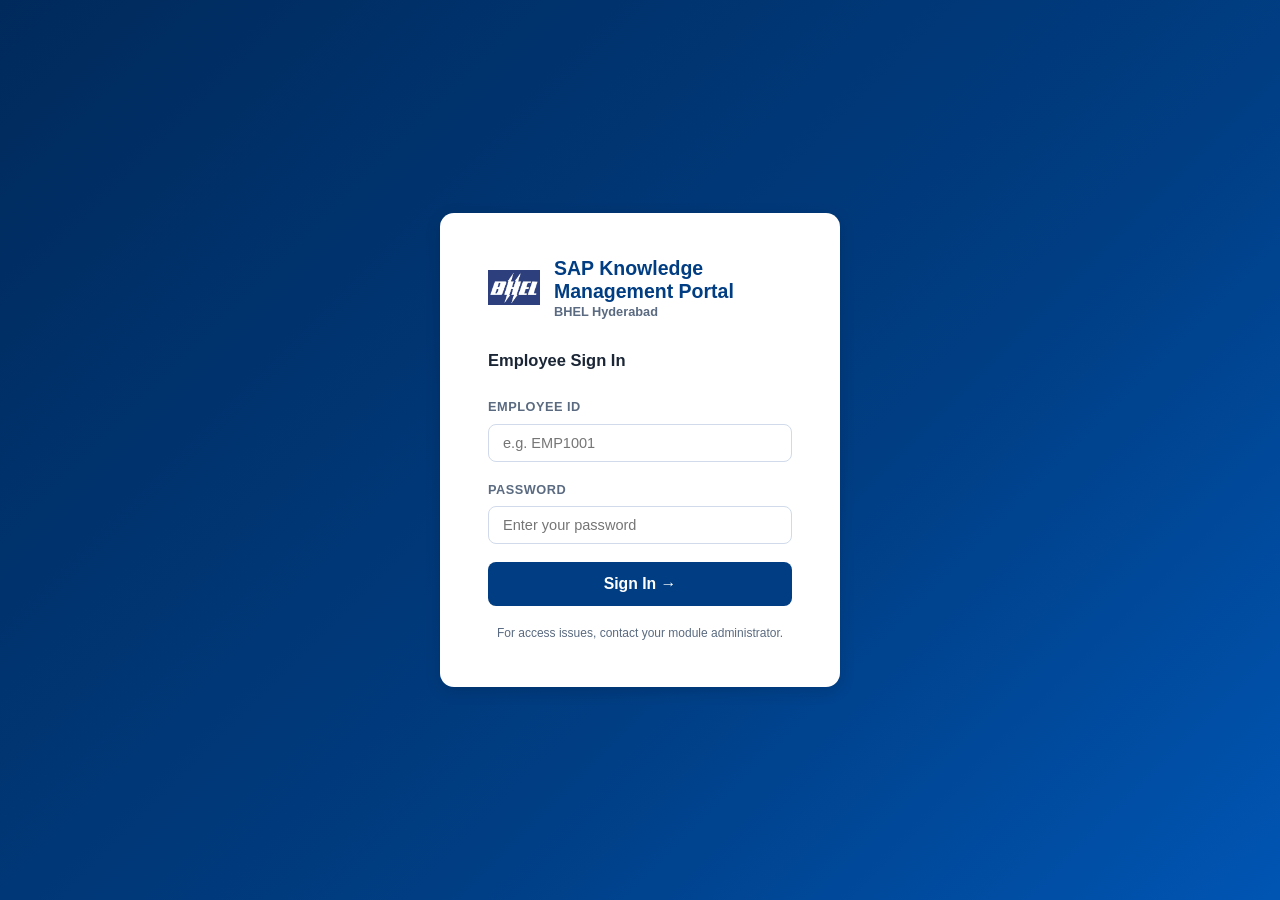
==== commit f644baa8: "Implement Phase 2 enhancements: global search, library table view, activity logs tab, multiple file " ====
--- a/frontend/index.html
+++ b/frontend/index.html
@@ -12,7 +12,7 @@
     <div class="logo" style="display: flex; align-items: center; gap: 14px; margin-bottom: 28px;">
       <img src="css/images/bhel_logo_official.png" alt="BHEL Logo" style="height: 52px; width: 52px; border-radius: 6px; object-fit: contain;">
       <h1 style="font-size: 1.3rem; color: var(--primary); line-height: 1.2;">SAP Knowledge Management Portal
-        <span style="font-size: .85rem; color: var(--text-light); display: block;">BHEL Ltd. Hyderabad</span>
+        <span style="font-size: .85rem; color: var(--text-light); display: block;">BHEL Hyderabad</span>
       </h1>
     </div>
     <h2>Employee Sign In</h2>
@@ -33,7 +33,10 @@
 </div>
 
 <script>
-const API = "http://127.0.0.1:5000";
+const RENDER_BACKEND_URL = "https://sap-portal-backend-tnc3.onrender.com";
+const API = (window.location.hostname === "localhost" || window.location.hostname === "127.0.0.1")
+    ? "http://localhost:5000"
+    : RENDER_BACKEND_URL;
 
 async function login() {
   const employee_id = document.getElementById("emp").value.trim();
--- a/frontend/css/style.css
+++ b/frontend/css/style.css
@@ -812,4 +812,86 @@
   outline: none;
   border-color: var(--primary);
   background-color: #fff;
+}
+
+/* Active Users Badge in Sidebar Footer */
+.active-users-badge {
+  display: flex;
+  align-items: center;
+  gap: 8px;
+  padding: 8px 16px;
+  font-size: 0.75rem;
+  color: var(--text-light);
+  border-bottom: 1px solid var(--border);
+  margin-bottom: 6px;
+}
+.pulse-dot {
+  width: 8px;
+  height: 8px;
+  background-color: var(--success);
+  border-radius: 50%;
+  animation: pulseDot 2s infinite;
+}
+@keyframes pulseDot {
+  0% { transform: scale(0.95); box-shadow: 0 0 0 0 rgba(46, 204, 113, 0.7); }
+  70% { transform: scale(1); box-shadow: 0 0 0 5px rgba(46, 204, 113, 0); }
+  100% { transform: scale(0.95); box-shadow: 0 0 0 0 rgba(46, 204, 113, 0); }
+}
+
+/* Global Search Overlay Panel styles */
+.search-overlay-panel {
+  position: absolute;
+  top: 10px;
+  left: 20px;
+  right: 20px;
+  background-color: #fff;
+  border-radius: var(--radius);
+  box-shadow: 0 10px 25px rgba(0,0,0,0.15);
+  border: 1px solid var(--border);
+  z-index: 1000;
+  animation: fadeIn .2s ease;
+}
+@keyframes fadeIn { from { opacity: 0; transform: translateY(-10px); } to { opacity: 1; transform: translateY(0); } }
+
+.global-search-section {
+  margin-bottom: 20px;
+}
+.global-search-section h4 {
+  font-size: 0.95rem;
+  color: var(--primary);
+  border-bottom: 1px solid var(--border);
+  padding-bottom: 6px;
+  margin-bottom: 10px;
+  text-transform: uppercase;
+  font-weight: 700;
+  letter-spacing: 0.5px;
+}
+.global-search-item {
+  padding: 8px 12px;
+  border-radius: 4px;
+  transition: background-color .15s;
+  display: flex;
+  justify-content: space-between;
+  align-items: center;
+  margin-bottom: 4px;
+  border: 1px solid transparent;
+}
+.global-search-item:hover {
+  background-color: var(--bg);
+  border-color: var(--border);
+}
+.global-search-link {
+  text-decoration: none;
+  color: var(--text);
+  font-size: 0.9rem;
+  display: block;
+  flex: 1;
+}
+.global-search-type {
+  font-size: 0.75rem;
+  color: var(--text-light);
+  background-color: var(--bg-dark);
+  padding: 2px 8px;
+  border-radius: 10px;
+  margin-left: 10px;
 }
